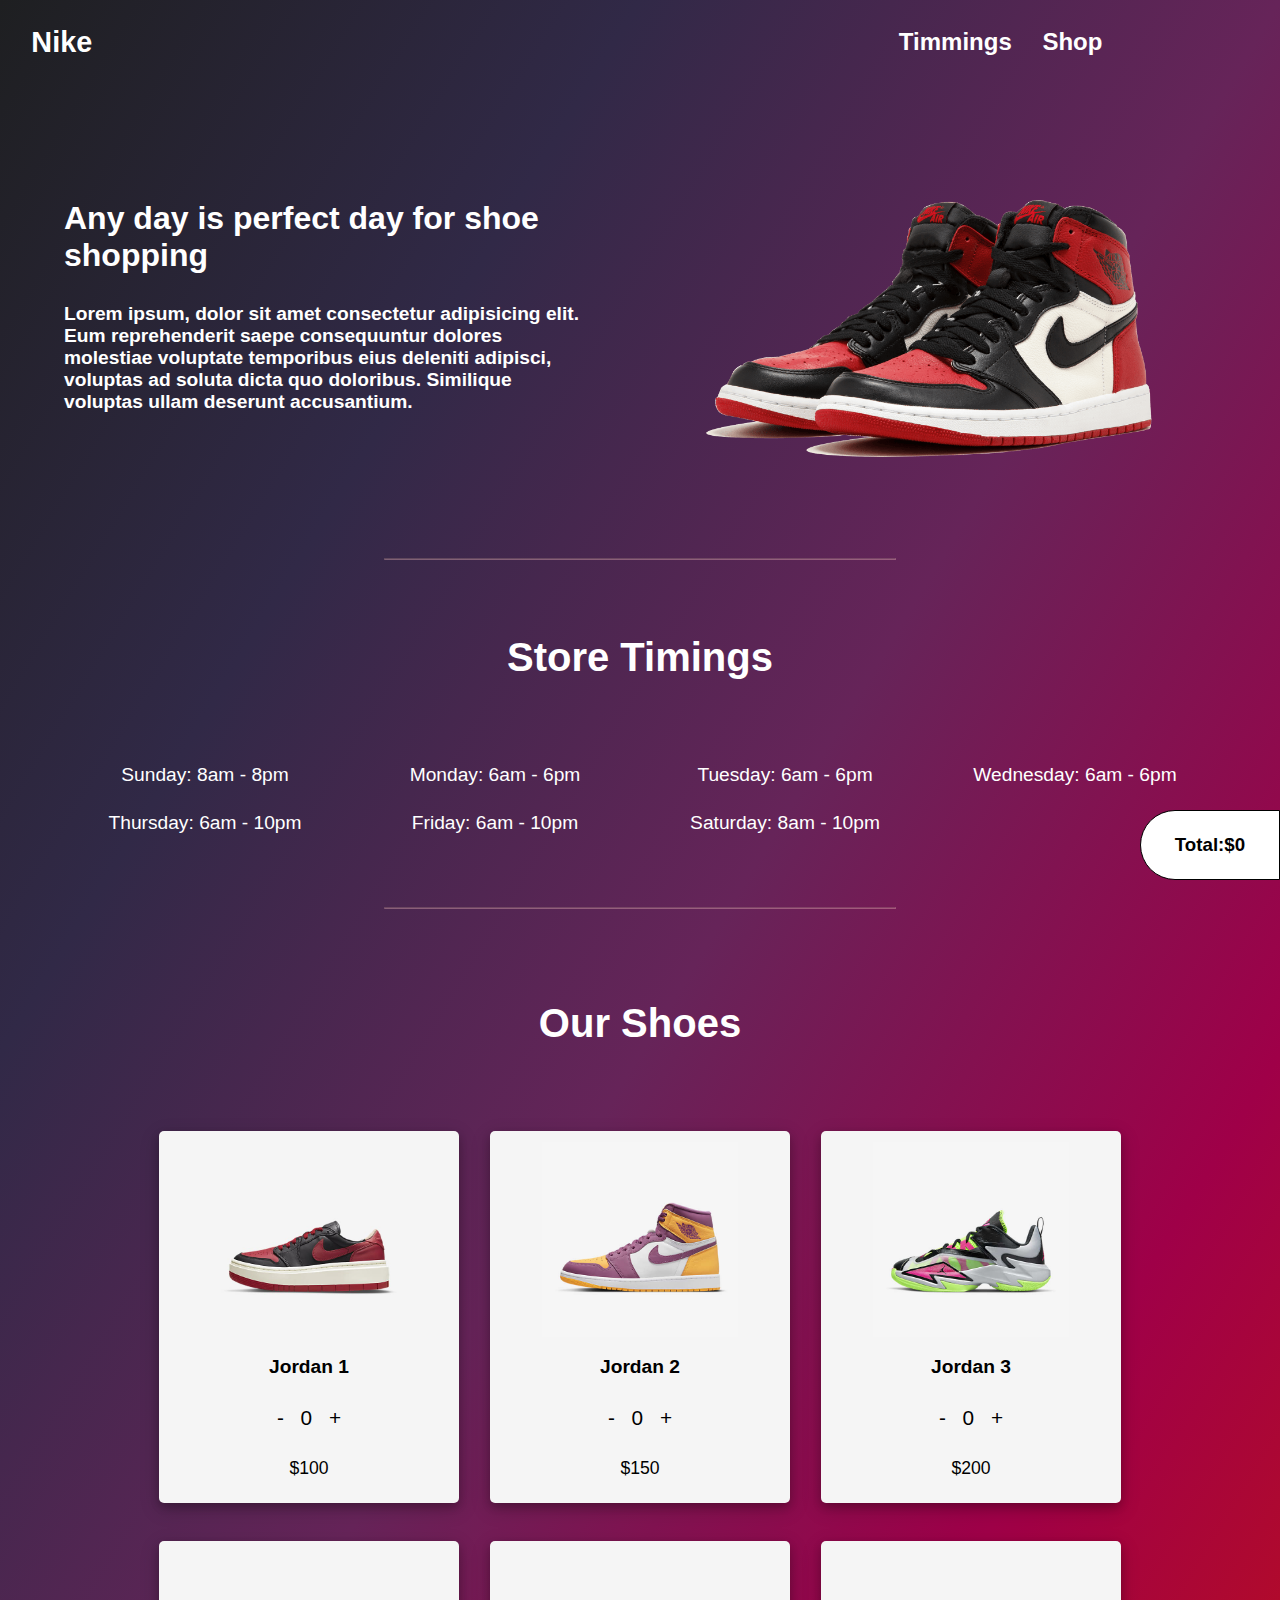
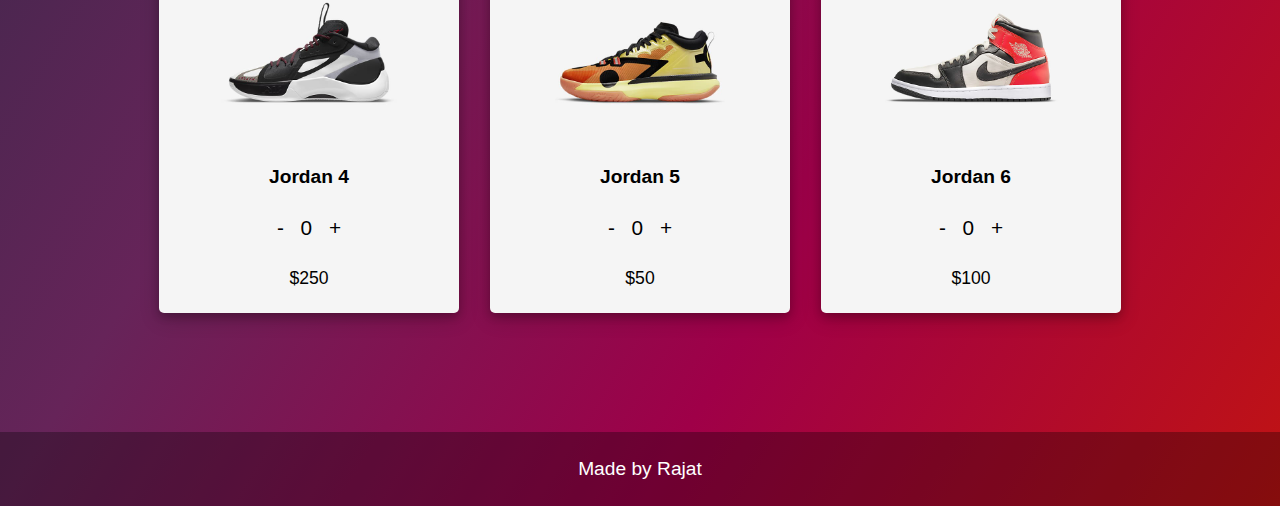
==== index.html @ 4cc27616 "initial commit" ====
<!DOCTYPE html>
<html lang="en">
  <head>
    <meta charset="UTF-8" />
    <meta http-equiv="X-UA-Compatible" content="IE=edge" />
    <meta name="viewport" content="width=device-width, initial-scale=1.0" />
    <link rel="stylesheet" href="style.css" />
    <script src="app.js" defer></script>
    <title>Air jordan</title>
  </head>
  <body>

    <!-- --------TOTAL------------- -->
    <div class="total-container">
      <h3>Total:$ </h3>
      <h3 class="total">0</h3>
    </div>
    <!-- NAVBAR    -->
    <nav>
      <div class="navbar">
        <div>
          <a href="#" class="brand"> Nike </a>
        </div>
        <div class="preview">
          <a href="#timing" class="preview-link"> Timmings </a>
          <a href="#shopping" class="preview-link"> Shop </a>
        </div>
      </div>
    </nav>

    <!-- HERO SECTION  -->
    <div class="landing-container">
      <div class="header-container">
        <h1 class="slogan">
          Any day is perfect day for shoe shopping
          <p class="sub-slogan" style="margin-left: 0;">
            Lorem ipsum, dolor sit amet consectetur adipisicing elit. Eum
            reprehenderit saepe consequuntur dolores molestiae voluptate
            temporibus eius deleniti adipisci, voluptas ad soluta dicta quo
            doloribus. Similique voluptas ullam deserunt accusantium.
          </p>
        </h1>
        <img src="./Images/background-image.png" class="shoe-img" alt="shoes" />
      </div>
    </div>
    <hr>


    <!-- TIMING SECTION  -->

    <div class="timing-section" id="timing">
      <h2 class="timing-heading">Store Timings</h2>
      <div class="timing-grid">
        <div class="grid-item">Sunday: 8am - 8pm</div>
        <div class="grid-item">Monday: 6am - 6pm</div>
        <div class="grid-item">Tuesday: 6am - 6pm</div>
        <div class="grid-item">Wednesday: 6am - 6pm</div>
        <div class="grid-item">Thursday: 6am - 10pm</div>
        <div class="grid-item">Friday: 6am - 10pm</div>
        <div class="grid-item">Saturday: 8am - 10pm</div>
      </div>
    </div>
    <hr>

    <!-- ------------SHOPPING---------- -->

    <div class="shop-container" id="shopping">
      <h2 class="timing-heading">Our Shoes</h2>
      <div class="shoe-card-container">

        <div class="card">
          <img src="./Shoes/shoe1.jpg"  class="card-shoe-img"></img>
          <p class="shoe-name">Jordan 1</p>
          <div class="info-container">
            <div class="btn-container">
              <div class="less-btn" onclick="lessQty(event)">-</div>
              <p id="Jordan-1" class="qty">0</p>
              <div class="add-btn" onclick="addQty(event)" >+</div>
            </div>
            <p class="card-price">$100</p>
          </div>
        </div>

        <div class="card">
          <img src="./Shoes/shoe2.jpg"  class="card-shoe-img"></img>
          <p class="shoe-name">Jordan 2</p>
          <div class="info-container">
            <div class="btn-container">
              <div class="less-btn" onclick="lessQty(event)">-</div>
              <p id="Jordan-2" class="qty">0</p>
              <div class="add-btn" onclick="addQty(event)" >+</div>
            </div>
            <p class="card-price">$150</p>
          </div>
        </div>


        <div class="card">
          <img src="./Shoes/shoe3.jpg"  class="card-shoe-img"></img>
          <p class="shoe-name">Jordan 3</p>
          <div class="info-container">
            <div class="btn-container">
              <div class="less-btn" onclick="lessQty(event)">-</div>
              <p id="Jordan-3" class="qty">0</p>
              <div class="add-btn" onclick="addQty(event)" >+</div>
            </div>
            <p class="card-price">$200</p>
          </div>
        </div>



        <div class="card">
          <img src="./Shoes/shoe4.jpg"  class="card-shoe-img"></img>
          <p class="shoe-name">Jordan 4</p>
          <div class="info-container">
            <div class="btn-container">
              <div class="less-btn" onclick="lessQty(event)">-</div>
              <p id="Jordan-4" class="qty">0</p>
              <div class="add-btn" onclick="addQty(event)" >+</div>
            </div>
            <p class="card-price">$250</p>
          </div>
        </div>



        <div class="card">
          <img src="./Shoes/shoe5.jpg"  class="card-shoe-img"></img>
          <p class="shoe-name">Jordan 5</p>
          <div class="info-container">
            <div class="btn-container">
              <div class="less-btn" onclick="lessQty(event)" >-</div>
              <p id="Jordan-5" class="qty">0</p>
              <div class="add-btn" onclick="addQty(event)" >+</div>
            </div>
            <p class="card-price">$50</p>
          </div>
        </div>




        <div class="card">
          <img src="./Shoes/shoe6.jpg"  class="card-shoe-img"></img>
          <p class="shoe-name">Jordan 6</p>
          <div class="info-container">
            <div class="btn-container">
              <div class="less-btn" onclick="lessQty(event)" >-</div>
              <p id="Jordan-6" class="qty">0</p>
              <div class="add-btn" onclick="addQty(event)" >+</div>
            </div>
            <p class="card-price">$100</p>
          </div>
        </div>
      </div>
    </div>

    <!-- FOOTER  -->
    <footer>
      Made by
      <a href="https://github.com/rajat4984" target="_blank"> Rajat </a>
    </footer>
  </body>
</html>
---- style.css ----
@import url("https://fonts.googleapis.com/css2?family=Roboto:wght@400;700&display=swap");

* {
  margin: 0;
  padding: 0;
  font-family: "Source Sans Pro", sans-serif;
  box-sizing: border-box;
}

html{
    scroll-behavior: smooth;
}

body {
  background-image: linear-gradient(
    to right bottom,
    #1e1f21,
    #312947,
    #662459,
    #9f0048,
    #c01313
  );
  background-repeat: no-repeat;
  margin: 0;

}

/* ---------------SCROLL-BAR-------------------- */
/* width */
::-webkit-scrollbar {
  width: 10px;
}

/* Track */
::-webkit-scrollbar-track {
  background: #cfcece;
}

/* Handle */
::-webkit-scrollbar-thumb {
  background-image: linear-gradient(to right bottom, #662459, #9f0048, #c01313);
  background-repeat: no-repeat;
}

/* ---------TOTAL----------- */
.total-container{
    background-color: white;
    width: 140px;
    height: 70px;
    display: flex;
    align-items: center;
    justify-content: center;
    float: right;
    position: sticky;
    left: 0;
    top: 90%;
    border: 1px solid black;
    border-radius: 50px 0px 0px 50px;
    z-index: 2;
}

/* ------------NAVBAR-------------- */
.navbar {
  display: flex;
  justify-content: space-between;
  padding: 2%;
  font-weight: bold;
  align-items: center;
}

.brand {
  font-size: 1.8rem;
  color: white;
  text-decoration: none;
  transition: 0.3s;
  padding: 0.2em;
  cursor: pointer;
  border-radius: 5px;

}

.preview-link {
  text-decoration: none;
  transition: 0.3s;
  color: white;
  font-size: 1.5rem;
  padding: 0.5em;
  cursor: pointer;
  border-radius: 5px;
}

.preview-link:hover,
.brand:hover,
.grid-item:hover {
  background-color: white;
  color: black;
}

/* -------------Landing-header--------------- */
.landing-container {
  padding: 5%;
}

.header-container {
  display: flex;
  align-items: center;
}

.shoe-img,
.jordan-img {
  width: 50%;
}

.slogan {
  font-size: 2rem;
  color: white;
}

.sub-slogan {
  /* margin-top: 2em; */
  font-size: 1.2rem;
}

hr {
  width: 40%;
  margin: auto;
  border-color: rgba(248, 193, 193, 0.363);
}

/* -----------FOOTER----------------- */
a {
  text-decoration: none;
  color: white;
}

footer {
  background-color: rgba(0, 0, 0, 0.3);
  color: white;
  padding: 2%;
  font-size: 1.2rem;
  text-align: center;
}

/* -----------------------------TIMING SECTION---------------------------------- */

.timing-section {
  color: white;
  padding: 5%;
}

.timing-heading {
  align-items: center;
  text-align: center;
  padding: 1% 0 3% 0;
  margin-bottom: 1em;
  font-size: 2.5rem;
  color: white;
}

.timing-grid {
  display: grid;
  grid-template-columns: repeat(4, 1fr);
  grid-gap: 0.5em;
  justify-items: center;
  grid-auto-rows: 2.5em;
}

.grid-item {
  font-size: 1.2rem;
  transition: 0.3s;
  cursor: pointer;
  padding: 0.5em 0.5em 1em 0.5em;
  border-radius: 5px;
}

/* --------------SHOP------------------- */

.shop-container {
  padding: 5em 2em 2em 2em;
}

.shoe-card-container {
  display: grid;
  grid-template-columns: repeat(auto-fit, minmax(200px, 300px));
  justify-content: space-evenly;
  margin: 4% 0;
  color: black;
  text-align: center;
  padding: 0 5em;
  font-size: 1.2rem;
}

.card {
  background-color: whitesmoke;
  padding: 3.5%;
  border-radius: 5px;
  transition: 0.3s;
  box-shadow: 0 4px 8px 0 rgba(0, 0, 0, 0.2), 0 6px 20px 0 rgba(0, 0, 0, 0.19);
  margin-bottom: 2em;
}

.shoe-name {
  font-weight: bold;
}

.card-shoe-img {
  width: 70%;
  transition: 0.3s;
}

.card-shoe-img:hover {
  transform: scale(1.1);
  cursor: pointer;
}

.btn-container {
  display: flex;
  justify-content: center;
  margin: 3% 0;
  padding: 2% 20%;
  outline: none;
  align-items: center;
}

.btn-container > i,
p {
  margin: 5% 10%;
}

.add-btn,
.less-btn {
  cursor: pointer;
}

.add-btn,
.less-btn,
.qty {
  font-size: 1.3rem;
}

.card-price {
  font-size: 1.1rem;
}

/* ------------------------MEDIA QUIRIES--------------------- */

@media only screen and (max-width: 600px) {
  html {
    font-size: 0.8rem;
  }

  .navbar {
    /* padding: 4%; */
  }

  /* -------------Landing-header--------------- */
  .landing-container,
  .bottom-container {
    padding: 7% 6%;
    line-height: 1.3;
  }

  .header-container {
    flex-wrap: wrap-reverse;
    padding: 7% 0;
    justify-content: center;
    text-align: center;
  }

  .shoe-img {
    width: 80%;
    padding: 8% 0;
  }

  .slogan {
    font-size: 1.7rem;
  }

  .sub-slogan {
    font-size: 1rem;
  }

  .shoe-card-container {
    margin: 15% 0;
  }

  .card {
    padding: 4%;
  }

  .card-shoe-img {
    width: 90%;
  }

  .btn-container {
    justify-content: center;
    padding: 0%;
  }

  .btn-container > i,
  p {
    margin: 5% 10%;
  }

  .add-btn,
  .less-btn {
    cursor: pointer;
  }

  .add-btn,
  .less-btn,
  .qty {
    font-size: 1.3rem;
  }

  .card-price {
    font-size: 1.2rem;
  }

  /* ----------------FOOTER---------------- */
  footer {
    font-size: 1rem;
    padding: 4%;
  }
}

@media screen and (max-width: 890px) {
  .timing-heading {
    font-size: 2rem;
  }
  .timing-grid {
    grid-template-columns: repeat(2, 1fr);
  }
}

@media screen and (max-width: 670px) {
  .timing-heading {
    font-size: 1.7rem;
  }
  .timing-grid {
    grid-template-columns: repeat(1, 1fr);
  }
}
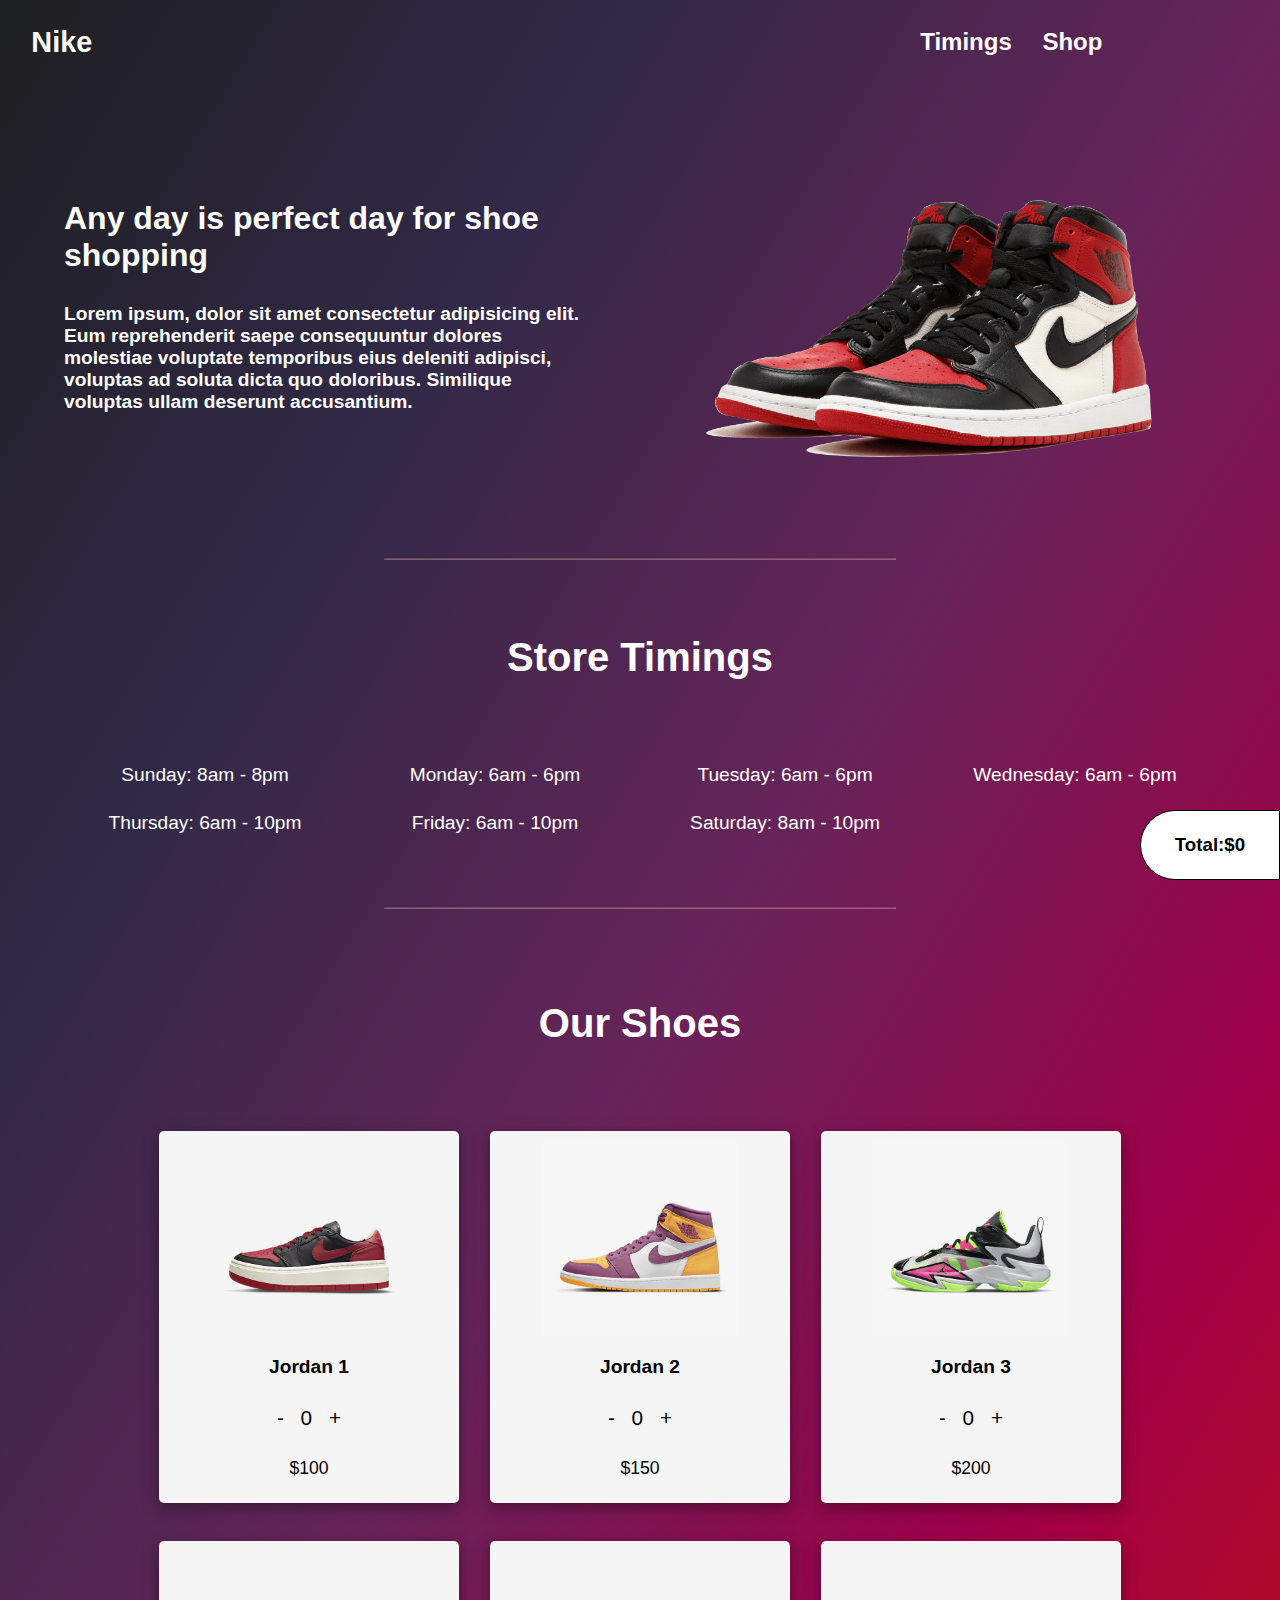
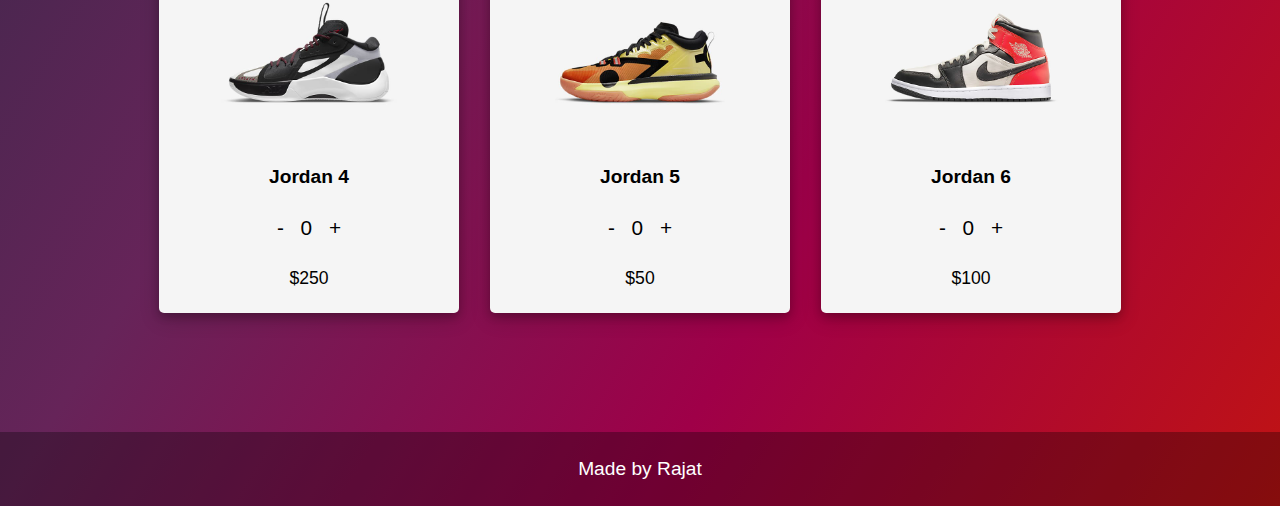
==== commit 2cc94610: "code refactored" ====
--- a/index.html
+++ b/index.html
@@ -22,7 +22,7 @@
           <a href="#" class="brand"> Nike </a>
         </div>
         <div class="preview">
-          <a href="#timing" class="preview-link"> Timmings </a>
+          <a href="#timing" class="preview-link"> Timings </a>
           <a href="#shopping" class="preview-link"> Shop </a>
         </div>
       </div>
--- a/style.css
+++ b/style.css
@@ -57,6 +57,7 @@
     border: 1px solid black;
     border-radius: 50px 0px 0px 50px;
     z-index: 2;
+    margin: 0;
 }
 
 /* ------------NAVBAR-------------- */
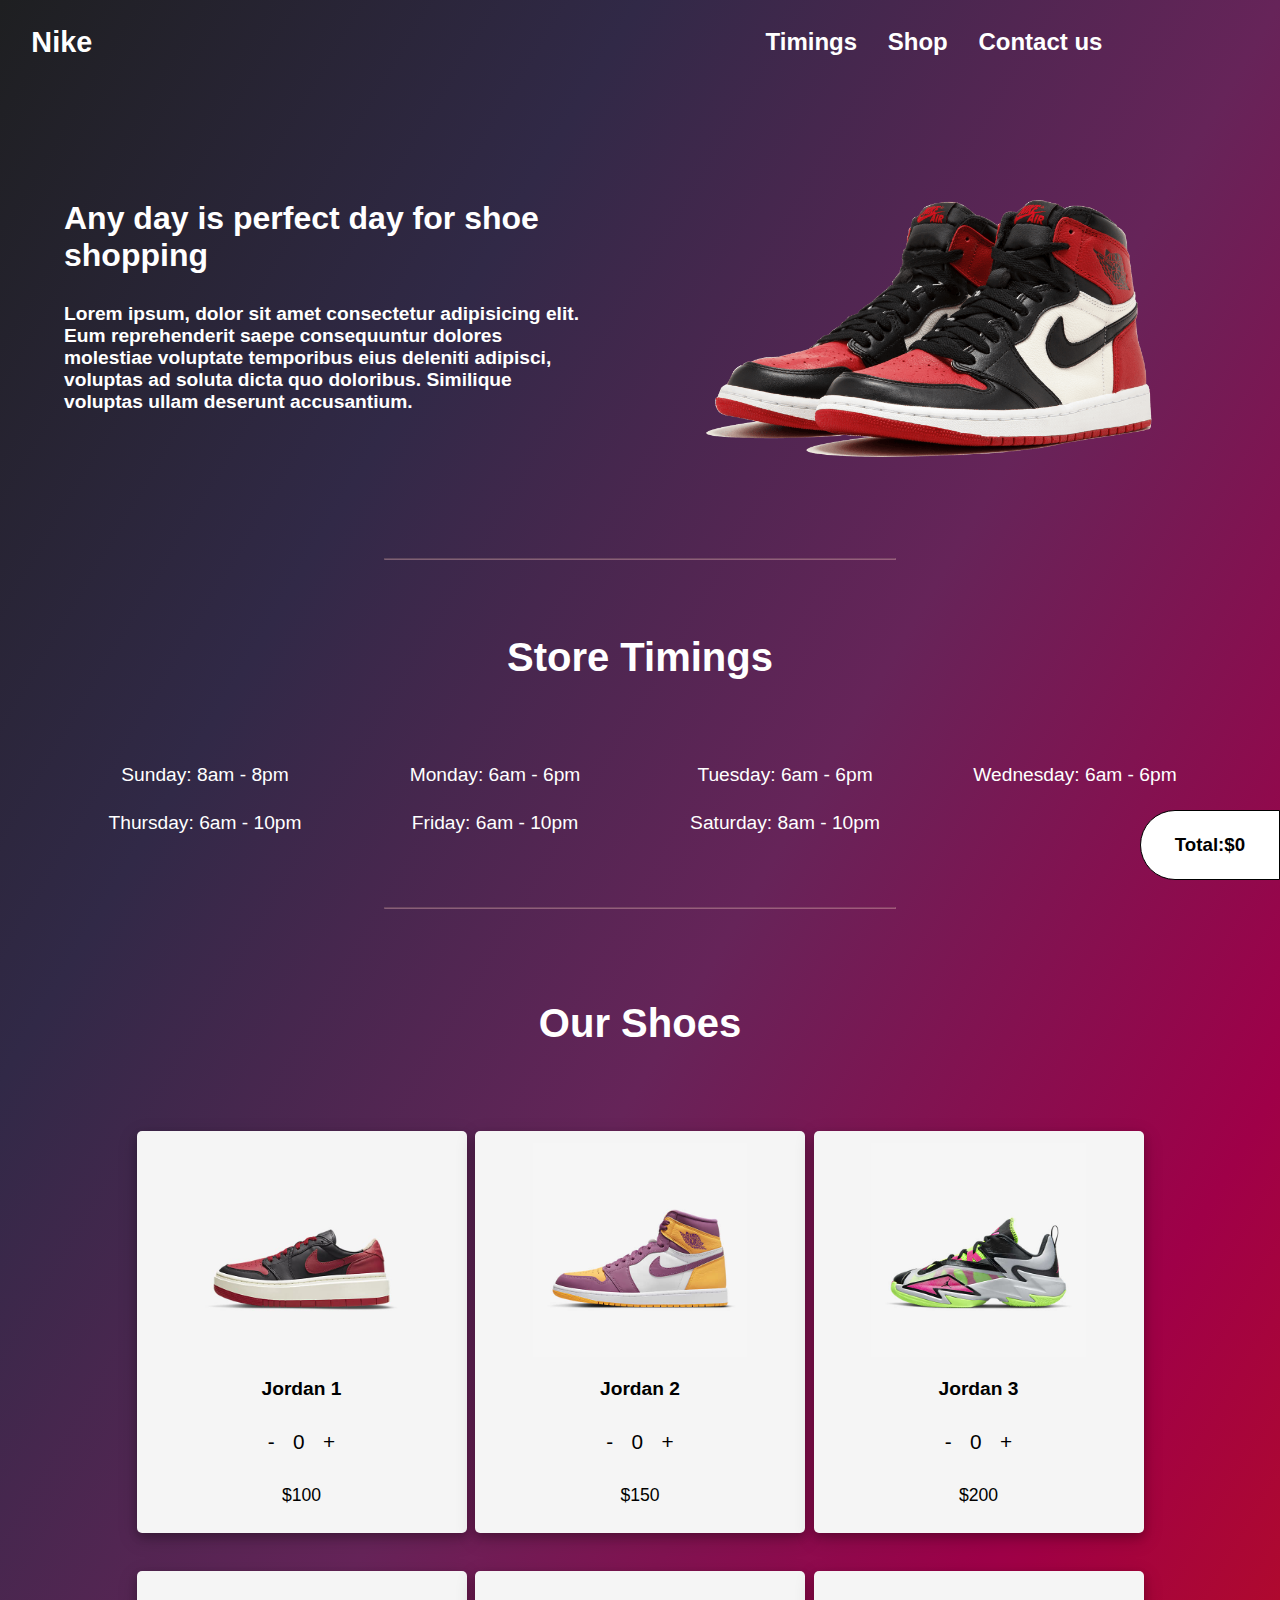
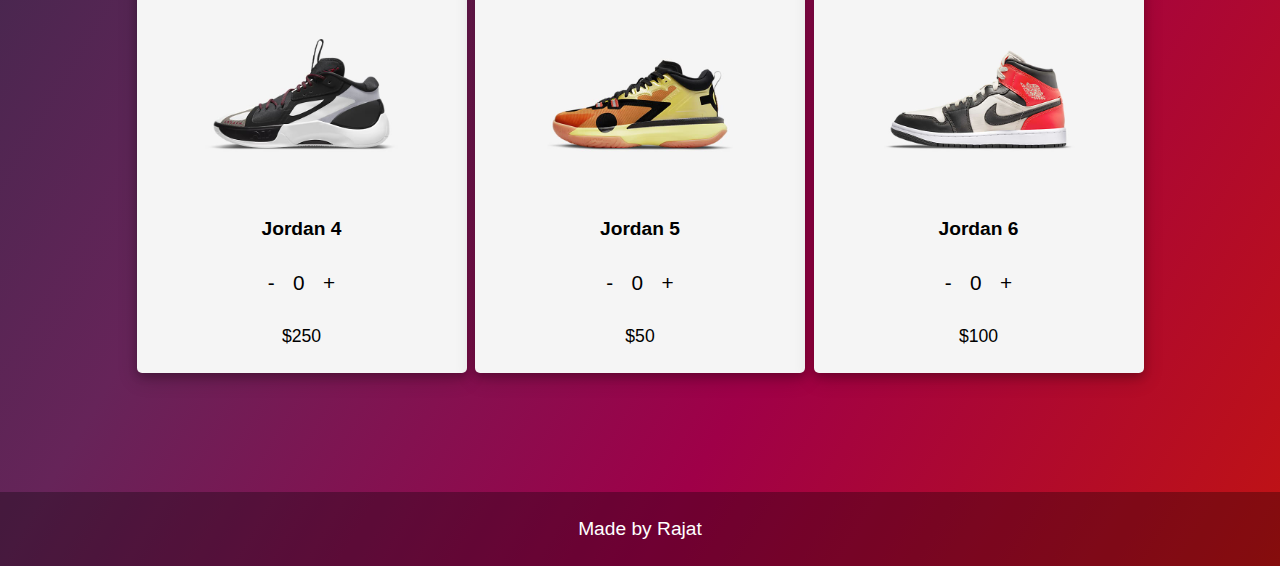
==== commit 005b89e1: "added contact us page" ====
--- a/index.html
+++ b/index.html
@@ -6,7 +6,7 @@
     <meta name="viewport" content="width=device-width, initial-scale=1.0" />
     <link rel="stylesheet" href="style.css" />
     <script src="app.js" defer></script>
-    <title>Air jordan</title>
+    <title>Nike</title>
   </head>
   <body>
 
@@ -24,6 +24,7 @@
         <div class="preview">
           <a href="#timing" class="preview-link"> Timings </a>
           <a href="#shopping" class="preview-link"> Shop </a>
+          <a href="contactus.html" class="preview-link"> Contact us </a>
         </div>
       </div>
     </nav>
--- a/style.css
+++ b/style.css
@@ -7,8 +7,8 @@
   box-sizing: border-box;
 }
 
-html{
-    scroll-behavior: smooth;
+html {
+  scroll-behavior: smooth;
 }
 
 body {
@@ -22,7 +22,6 @@
   );
   background-repeat: no-repeat;
   margin: 0;
-
 }
 
 /* ---------------SCROLL-BAR-------------------- */
@@ -43,21 +42,21 @@
 }
 
 /* ---------TOTAL----------- */
-.total-container{
-    background-color: white;
-    width: 140px;
-    height: 70px;
-    display: flex;
-    align-items: center;
-    justify-content: center;
-    float: right;
-    position: sticky;
-    left: 0;
-    top: 90%;
-    border: 1px solid black;
-    border-radius: 50px 0px 0px 50px;
-    z-index: 2;
-    margin: 0;
+.total-container {
+  background-color: white;
+  width: 140px;
+  height: 70px;
+  display: flex;
+  align-items: center;
+  justify-content: center;
+  float: right;
+  position: sticky;
+  left: 0;
+  top: 90%;
+  border: 1px solid black;
+  border-radius: 50px 0px 0px 50px;
+  z-index: 2;
+  margin: 0;
 }
 
 /* ------------NAVBAR-------------- */
@@ -77,7 +76,6 @@
   padding: 0.2em;
   cursor: pointer;
   border-radius: 5px;
-
 }
 
 .preview-link {
@@ -182,7 +180,7 @@
 
 .shoe-card-container {
   display: grid;
-  grid-template-columns: repeat(auto-fit, minmax(200px, 300px));
+  grid-template-columns: repeat(auto-fit, minmax(200px, 330px));
   justify-content: space-evenly;
   margin: 4% 0;
   color: black;
@@ -243,6 +241,89 @@
   font-size: 1.1rem;
 }
 
+/* ------------------------------------CONTACT CONTAINER-------------------------------------- */
+
+.contact-container {
+  display: flex;
+  justify-content: center;
+  padding: 5%;
+  color: white;
+}
+
+.contact-grid {
+  display: grid;
+  grid-template-columns: repeat(2, 1fr);
+}
+
+.contact-item {
+  padding: 0.5em;
+}
+
+.form-label {
+  font-size: 1.5rem;
+  color: var(--white);
+}
+
+.form-input {
+  font-size: 1rem;
+  outline: none;
+  height: 40px;
+  border-radius: 5px;
+  border: none;
+}
+
+.submit-btn {
+  font-size: 1rem;
+  padding: 0.5em 1em;
+  border: none;
+  border-radius: 5px;
+  cursor: pointer;
+  transition: 0.3s;
+  border: 1px solid white;
+  font-weight: bolder;
+  background-color: transparent;
+  color: white;
+}
+
+.submit-btn:hover {
+  background-color: white;
+  color: black;
+}
+
+.form-label,
+.form-input {
+  margin-bottom: 2em;
+}
+
+.menu {
+  box-shadow: 0px 0px 15px 0px rgba(0, 0, 0, 0.664);
+  width: 60%;
+  max-width: 80%;
+  padding: 5em;
+}
+
+.menu-heading {
+  margin-bottom: 1em;
+  font-size: 2.5rem;
+  border-bottom: 1px solid white;
+  padding-bottom: 1em;
+}
+
+.menu-grid {
+  font-size: 1.3rem;
+  display: grid;
+  grid-template-columns: repeat(5, 1fr);
+  justify-content: center;
+}
+
+.menu-item {
+  padding-bottom: 1em;
+}
+
+.menu-item:nth-child(3n + 1) {
+  grid-column: 1 / span 3;
+}
+
 /* ------------------------MEDIA QUIRIES--------------------- */
 
 @media only screen and (max-width: 600px) {
@@ -251,7 +332,7 @@
   }
 
   .navbar {
-    /* padding: 4%; */
+    padding: 4%;
   }
 
   /* -------------Landing-header--------------- */
@@ -341,4 +422,28 @@
   .timing-grid {
     grid-template-columns: repeat(1, 1fr);
   }
-}
+
+  .menu {
+    width: 80%;
+    padding: 3em;
+  }
+  .menu-item {
+    font-size: 1rem;
+  }
+  .menu-item:nth-child(3n + 1) {
+    font-size: 1.1rem;
+    grid-column: 1 / span 3;
+    width: 50%;
+  }
+
+  .contact-item:nth-child(even) > input {
+    width: 110%;
+  }
+  .form-input {
+    height: 30px;
+  }
+
+  .form-label {
+    font-size: 1rem;
+  }
+}
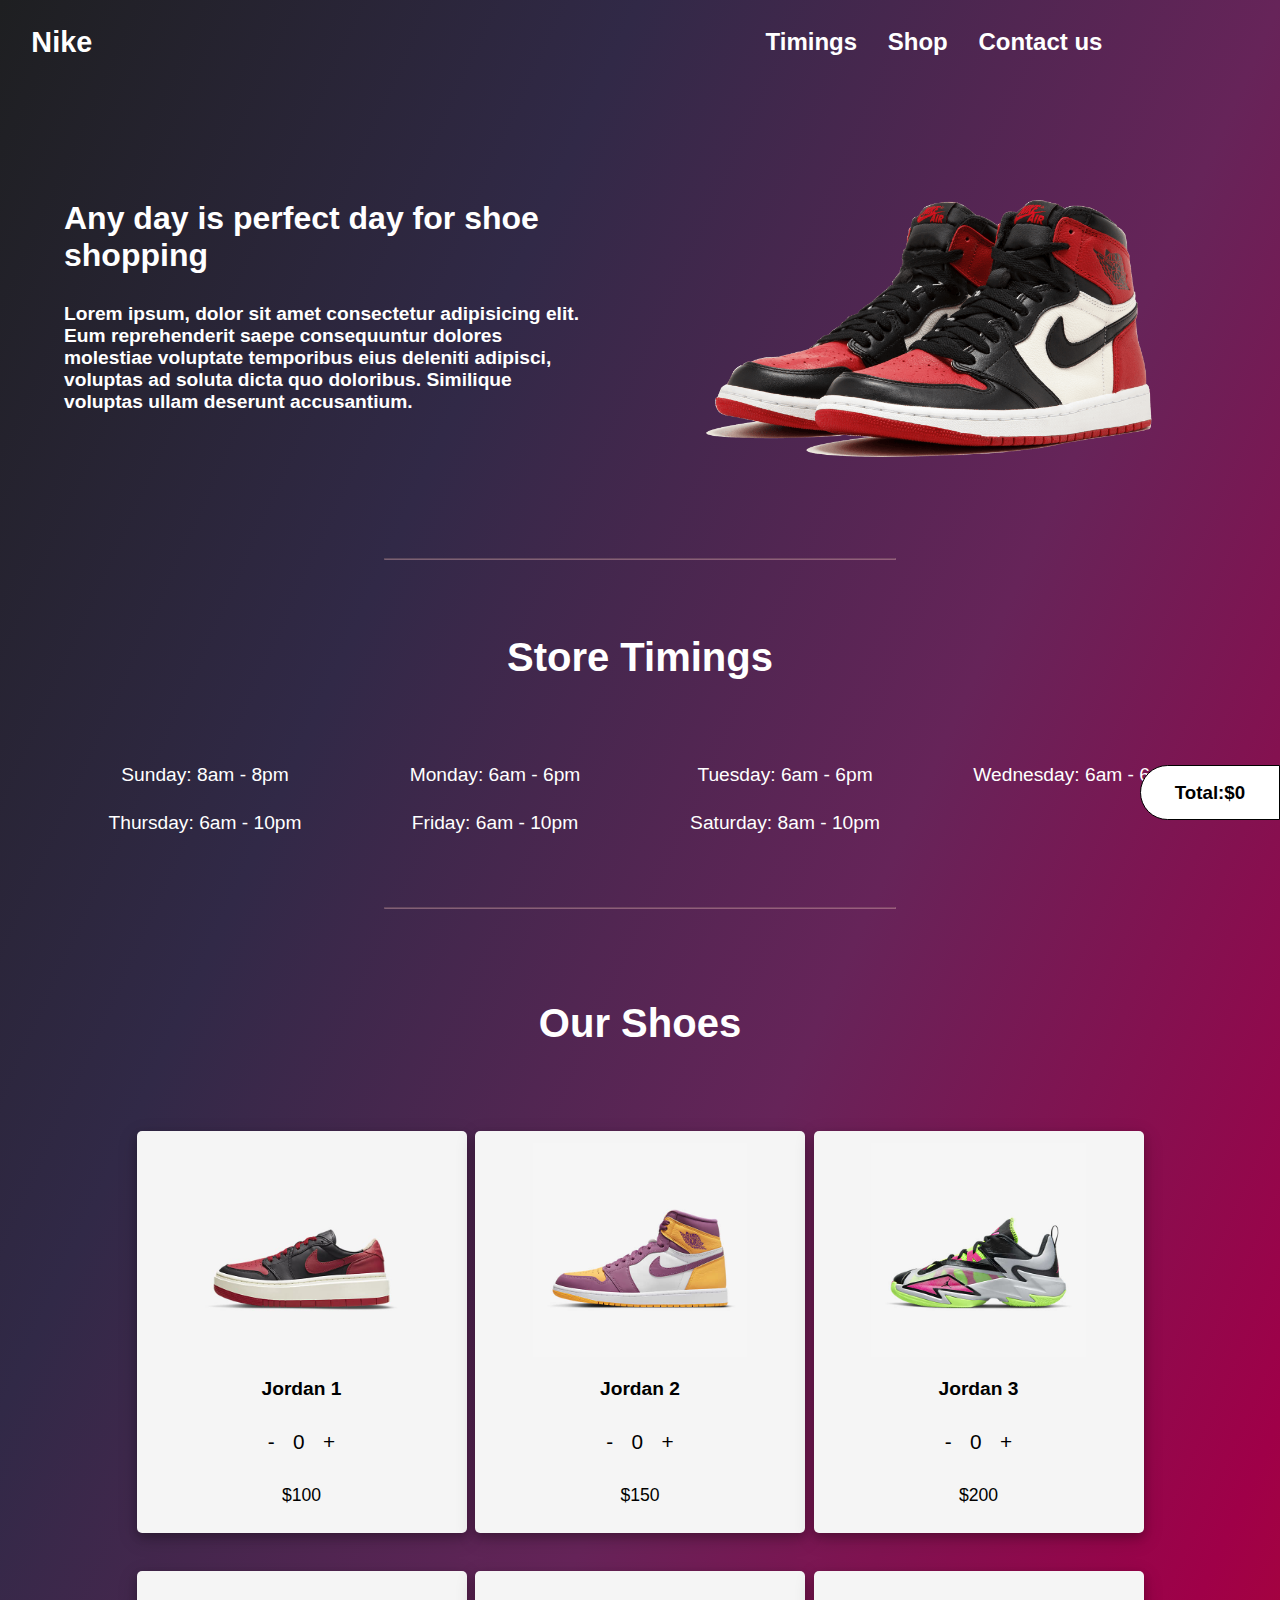
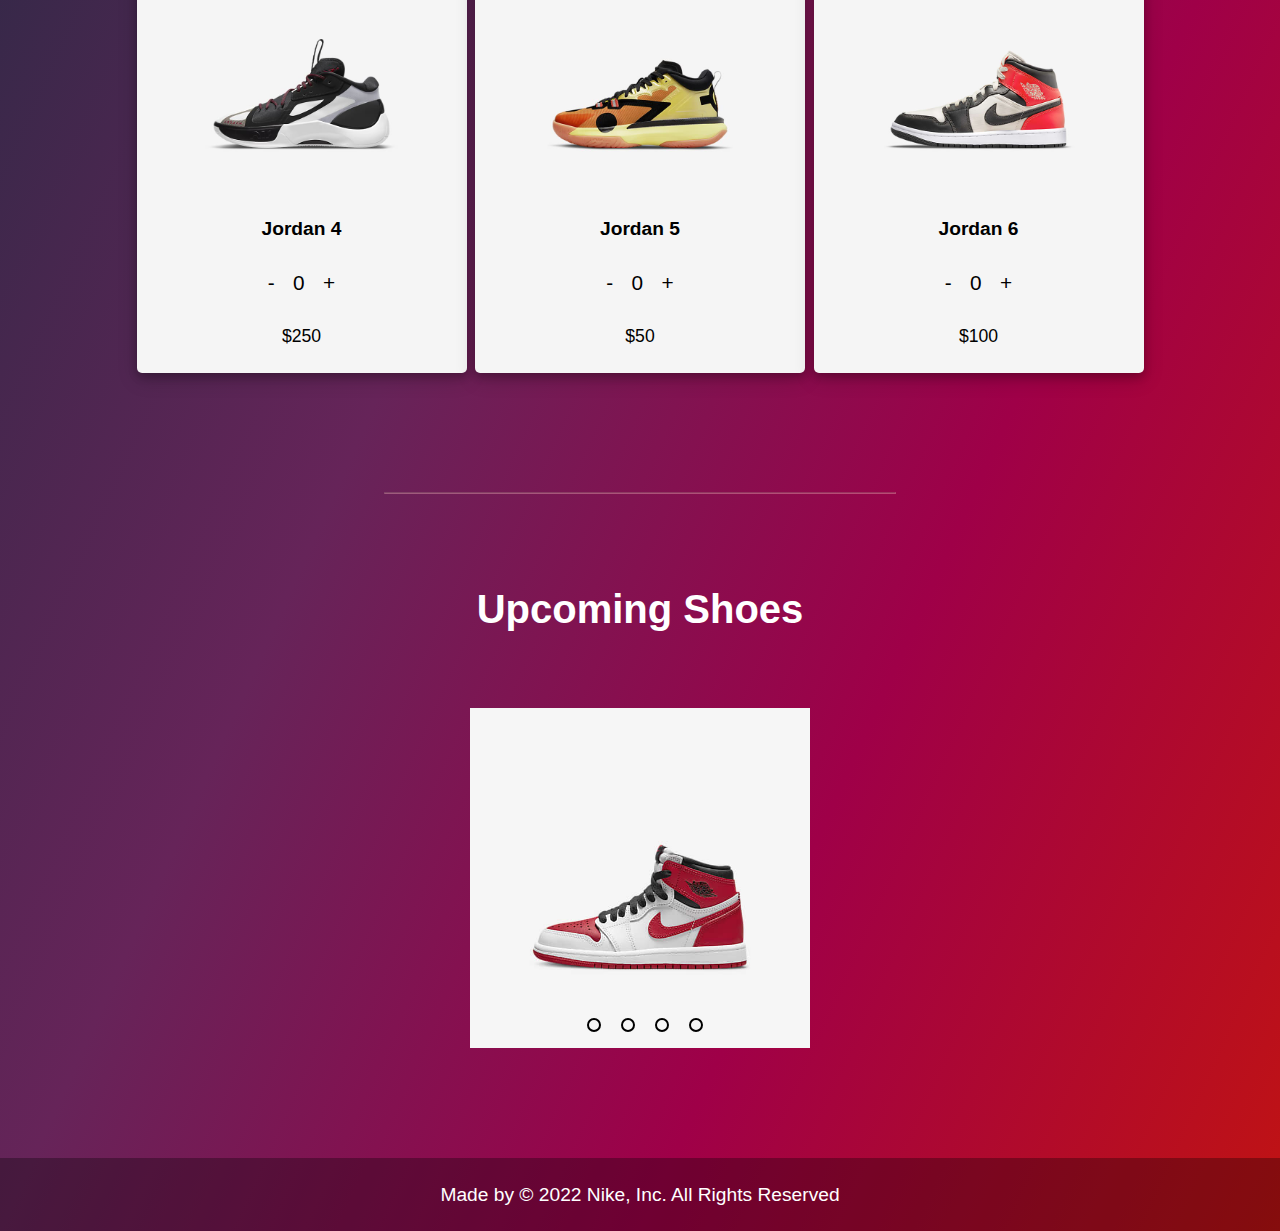
==== commit fb6824c4: "added upcoming shoes" ====
--- a/index.html
+++ b/index.html
@@ -65,9 +65,9 @@
 
     <!-- ------------SHOPPING---------- -->
 
-    <div class="shop-container" id="shopping">
+    <div class="shop-container" >
       <h2 class="timing-heading">Our Shoes</h2>
-      <div class="shoe-card-container">
+      <div class="shoe-card-container " id="shopping">
 
         <div class="card">
           <img src="./Shoes/shoe1.jpg"  class="card-shoe-img"></img>
@@ -141,7 +141,6 @@
 
 
 
-
         <div class="card">
           <img src="./Shoes/shoe6.jpg"  class="card-shoe-img"></img>
           <p class="shoe-name">Jordan 6</p>
@@ -154,13 +153,51 @@
             <p class="card-price">$100</p>
           </div>
         </div>
+      </div>
+    </div>
+
+    <hr>
+    <!-- -----------UPCOMING-SHOES----------------- -->
+    <div class="upcoming-container">
+      <h2 class="timing-heading">Upcoming Shoes</h2>
+
+      <!-- radio-btns -->
+      <div class="slider">
+        <div class="slides">
+          <input type="radio" name="radio-btn" id="radio1">
+          <input type="radio" name="radio-btn" id="radio2">
+          <input type="radio" name="radio-btn" id="radio3">
+          <input type="radio" name="radio-btn" id="radio4">
+
+          <!-- slide-images  -->
+          <div class="slide first">
+            <img src="./Images/shoe7.jpg" alt="">
+          </div>
+          <div class="slide">
+            <img src="./Images/shoe8.jpg" alt="">
+          </div>
+          <div class="slide">
+            <img src="./Images/shoe9.jpg" alt="">
+          </div>
+          <div class="slide">
+            <img src="./Images/shoe10.jpg" alt="">
+          </div>
+          
+        </div>
+        <div class="navigation-manual">
+          <label for="radio1" class="manual-btn"></label>
+          <label for="radio2" class="manual-btn"></label>
+          <label for="radio3" class="manual-btn"></label>
+          <label for="radio4" class="manual-btn"></label>
+        </div>
+        
       </div>
     </div>
 
     <!-- FOOTER  -->
     <footer>
       Made by
-      <a href="https://github.com/rajat4984" target="_blank"> Rajat </a>
+      <a>© 2022 Nike, Inc. All Rights Reserved</a>
     </footer>
   </body>
 </html>
--- a/style.css
+++ b/style.css
@@ -45,18 +45,15 @@
 .total-container {
   background-color: white;
   width: 140px;
-  height: 70px;
+  height: 55px;
   display: flex;
   align-items: center;
   justify-content: center;
   float: right;
   position: sticky;
-  left: 0;
-  top: 90%;
+  top: 85%;
   border: 1px solid black;
   border-radius: 50px 0px 0px 50px;
-  z-index: 2;
-  margin: 0;
 }
 
 /* ------------NAVBAR-------------- */
@@ -324,6 +321,80 @@
   grid-column: 1 / span 3;
 }
 
+/* ----------------UPCOMING-SHOES------------------------ */
+
+.upcoming-container {
+  display: flex;
+  flex-direction: column;
+  justify-content: center;
+  align-items: center;
+  padding: 5em 2em 0em 2em;
+}
+
+.slide > img {
+  width: 340px;
+}
+
+.slider {
+  height: 450px;
+  overflow: hidden;
+}
+
+.slides {
+  display: flex;
+  width: 340px;
+  height: 300px;
+  background-color: white;
+}
+
+.slides input {
+  display: none;
+}
+
+.slide {
+  transition: 1s;
+}
+
+.navigation-manual {
+  position: absolute;
+  width: 350px;
+  margin-top: 10px;
+  display: flex;
+  justify-content: center;
+}
+
+.manual-btn {
+  border: 2px solid black;
+  padding: 5px;
+  border-radius: 10px;
+  cursor: pointer;
+  transition: 1;
+}
+
+.manual-btn:not(:last-child) {
+  margin-right: 20px;
+}
+
+.manual-btn:hover {
+  background: black;
+}
+
+#radio1:checked ~ .first {
+  margin-left: 0;
+}
+
+#radio2:checked ~ .first {
+  margin-left: -100%;
+}
+
+#radio3:checked ~ .first {
+  margin-left: -200%;
+}
+
+#radio4:checked ~ .first {
+  margin-left: -300%;
+}
+
 /* ------------------------MEDIA QUIRIES--------------------- */
 
 @media only screen and (max-width: 600px) {
@@ -331,13 +402,17 @@
     font-size: 0.8rem;
   }
 
+  .total-container {
+    width: 100px;
+    height: 50px;
+  }
+
   .navbar {
     padding: 4%;
   }
 
   /* -------------Landing-header--------------- */
-  .landing-container,
-  .bottom-container {
+  .landing-container {
     padding: 7% 6%;
     line-height: 1.3;
   }
@@ -399,6 +474,30 @@
     font-size: 1.2rem;
   }
 
+  /* --------------UPCOMING-SLIDER--------- */
+
+  .slide > img {
+    width: 300px;
+  }
+
+  .slider {
+    height: 400px;
+  }
+
+  .slides {
+    width: 300px;
+    height: 250px;
+  }
+
+  .navigation-manual {
+    width: 310px;
+    margin-top: 20px;
+  }
+
+  .manual-btn:not(:last-child) {
+    margin-right: 15px;
+  }
+
   /* ----------------FOOTER---------------- */
   footer {
     font-size: 1rem;
